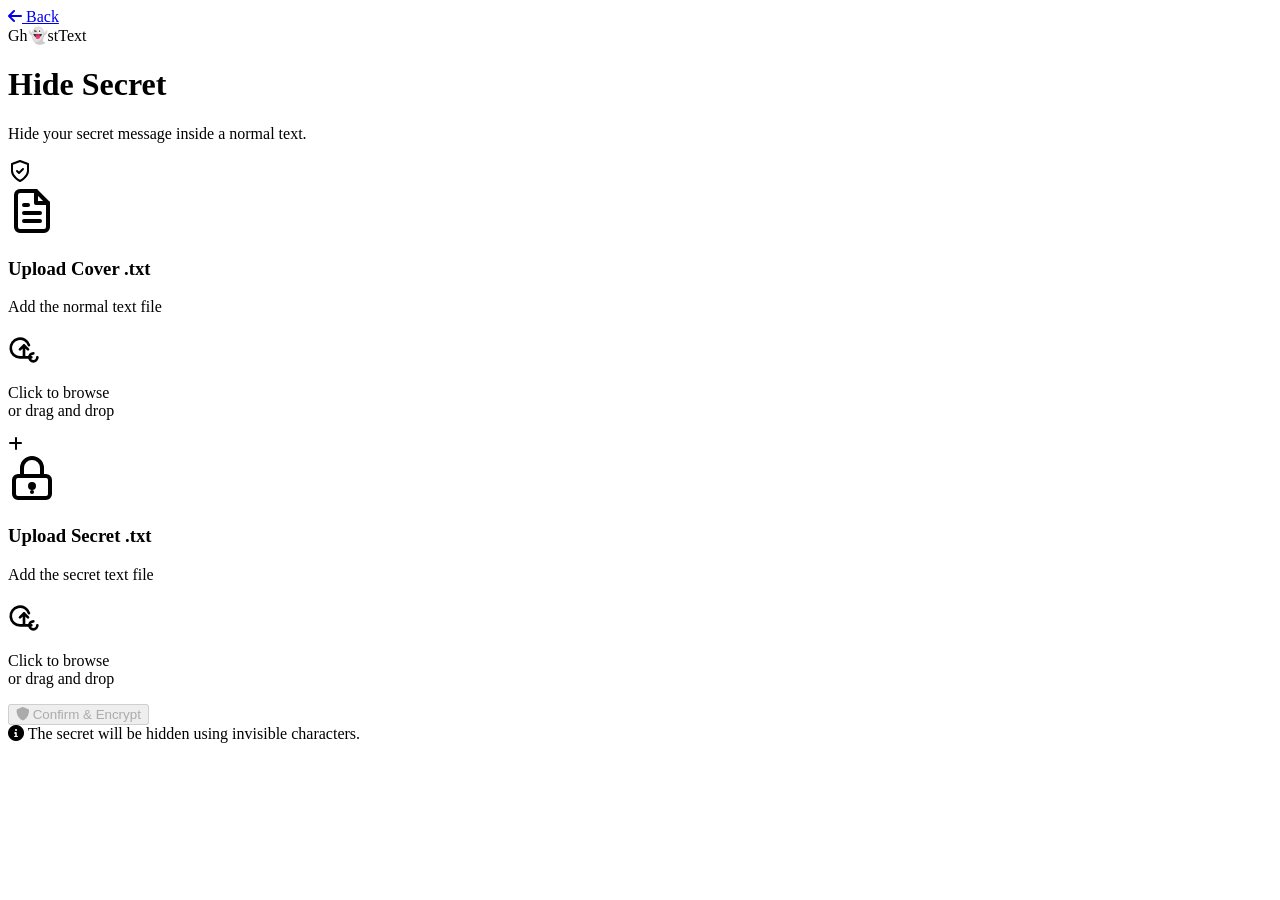
==== templates/hide-secret.html @ 7379b222 "(hide-secret)page" ====
<!DOCTYPE html>
<html lang="en">

<head>
    <meta charset="UTF-8">
    <meta name="viewport" content="width=device-width, initial-scale=1.0">
    <title>GhostText - Hide Secret</title>
    <link rel="stylesheet" href="https://cdnjs.cloudflare.com/ajax/libs/font-awesome/6.0.0-beta3/css/all.min.css">

    <link rel="stylesheet" href="../static/css/hide-secret.css">
</head>

<body class="fade-in-page">

    <a href="index.html" class="back-button" id="back-btn">
        <i class="fas fa-arrow-left"></i>
        Back
    </a>

    <div class="app-container">
        <header class="header">
            <div class="logo">
                Gh<span class="ghost-logo">👻</span>st<span>Text</span>
            </div>
            <h1 class="main-title">Hide <span>Secret</span></h1>
            <p class="subtitle">Hide your secret message inside a normal text.</p>
        </header>

        <div class="separator-container">
            <svg class="shield-icon" width="24" height="24" viewBox="0 0 24 24" xmlns="http://www.w3.org/2000/svg"
                fill="none" stroke="currentColor" stroke-width="2" stroke-linecap="round" stroke-linejoin="round">
                <path d="M12 22s8-4 8-10V5l-8-3-8 3v7c0 6 8 10 8 10Z" />
                <path d="m9 12 2 2 4-4" />
            </svg>
        </div>

        <main class="upload-section">
            <div class="upload-card">
                <svg class="card-icon" width="48" height="48" viewBox="0 0 24 24" xmlns="http://www.w3.org/2000/svg"
                    fill="none" stroke="currentColor" stroke-width="2" stroke-linecap="round" stroke-linejoin="round">
                    <path d="M14 2H6a2 2 0 0 0-2 2v16a2 2 0 0 0 2 2h12a2 2 0 0 0 2-2V8z" />
                    <polyline points="14 2 14 8 20 8" />
                    <line x1="16" y1="13" x2="8" y2="13" />
                    <line x1="16" y1="17" x2="8" y2="17" />
                    <polyline points="10 9 9 9 8 9" />
                </svg>

                <h3 class="card-title">Upload <span>Cover</span> .txt</h3>
                <p class="card-subtitle">Add the normal text file</p>

                <div class="browse-area">
                    <svg class="upload-browse-icon upload-zone-icon" width="32" height="32" viewBox="0 0 24 24"
                        xmlns="http://www.w3.org/2000/svg" fill="none" stroke="currentColor" stroke-width="2"
                        stroke-linecap="round" stroke-linejoin="round">
                        <path d="M17.5 19H9a7 7 0 1 1 6.71-9.12M12 10v9m0-9L9 13m3-3 3 3" />
                        <path d="M22 19a3 3 0 0 1-3 3 3 3 0 0 1-3-3 3 3 0 0 1 3-3" />
                    </svg>

                    <p class="browse-text">
                        Click to browse<br>or <span>drag and drop</span>
                    </p>

                    <input type="file" id="coverFile" accept=".txt" hidden>
                </div>
            </div>
            <div class="plus-separator">
                <i class="fas fa-plus"></i>
            </div>

            <div class="upload-card">
                <svg class="card-icon" width="48" height="48" viewBox="0 0 24 24" xmlns="http://www.w3.org/2000/svg"
                    fill="none" stroke="currentColor" stroke-width="2" stroke-linecap="round" stroke-linejoin="round">
                    <rect x="3" y="11" width="18" height="11" rx="2" ry="2" />
                    <path d="M7 11V7a5 5 0 0 1 10 0v4" />
                    <circle cx="12" cy="16" r="1" />
                    <line x1="12" y1="19" x2="12" y2="19" />
                </svg>

                <h3 class="card-title">
                    Upload <span>Secret</span> .txt
                </h3>

                <p class="card-subtitle">
                    Add the secret text file
                </p>

                <div class="browse-area">
                    <svg class="upload-browse-icon upload-zone-icon" width="32" height="32" viewBox="0 0 24 24"
                        xmlns="http://www.w3.org/2000/svg" fill="none" stroke="currentColor" stroke-width="2"
                        stroke-linecap="round" stroke-linejoin="round">
                        <path d="M17.5 19H9a7 7 0 1 1 6.71-9.12M12 10v9m0-9L9 13m3-3 3 3" />
                        <path d="M22 19a3 3 0 0 1-3 3 3 3 0 0 1-3-3 3 3 0 0 1 3-3" />
                    </svg>

                    <p class="browse-text">
                        Click to browse<br>or <span>drag and drop</span>
                    </p>

                    <input type="file" id="secretFile" accept=".txt" hidden>
                </div>
            </div>
        </main>

        <footer class="action-section">
            <button class="main-btn" id="encryptBtn" type="button" disabled>
                <i class="fas fa-shield-alt"></i>
                Confirm & Encrypt
            </button>
        </footer>

        <div class="footer-info">
            <i class="fas fa-info-circle"></i>
            <span>The secret will be hidden using invisible characters.</span>
        </div>
    </div>

    <script src="../static/js/hide-secret.js"></script>
</body>

</html>
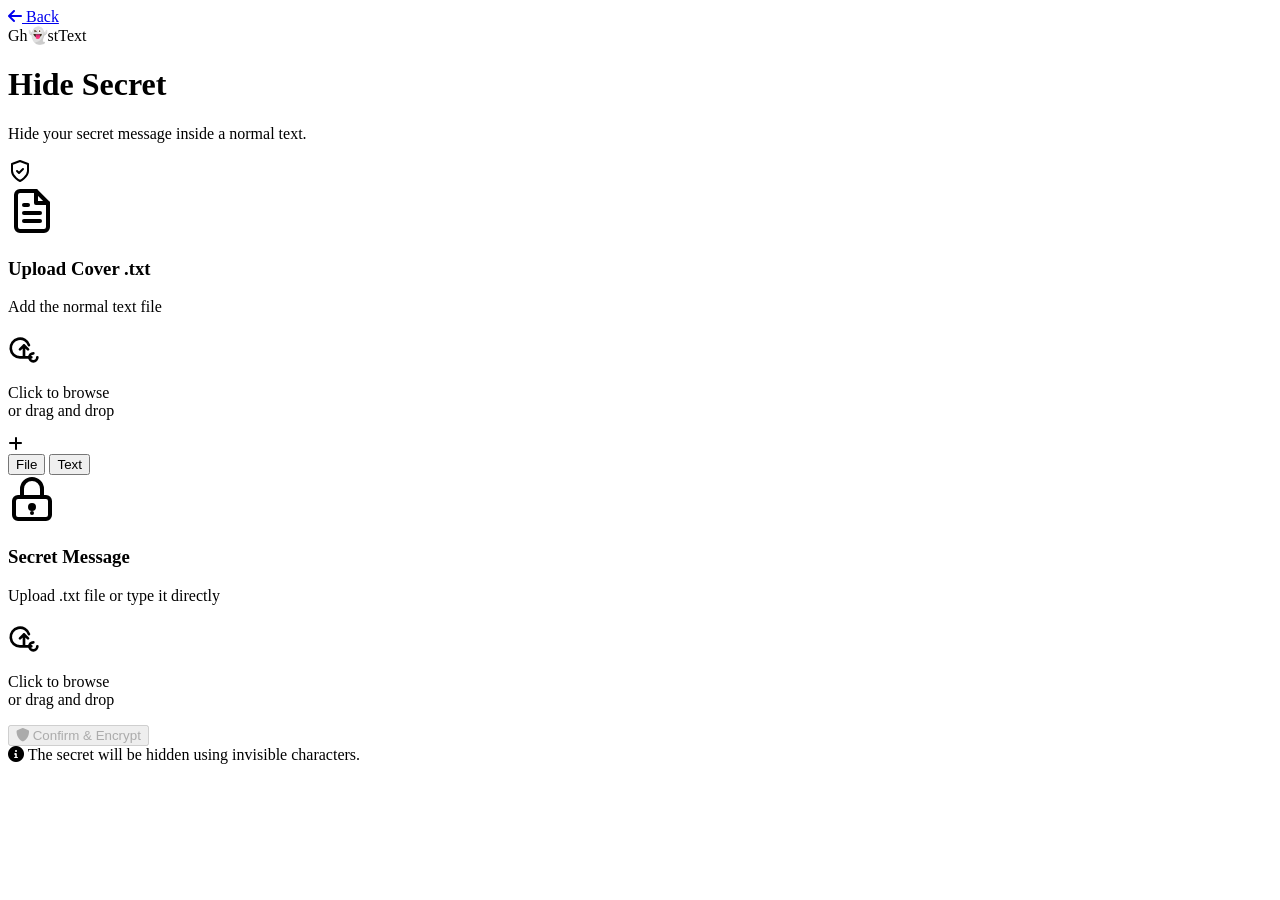
==== commit e21adc1a: "Update hide-secret.html" ====
--- a/templates/hide-secret.html
+++ b/templates/hide-secret.html
@@ -6,15 +6,13 @@
     <meta name="viewport" content="width=device-width, initial-scale=1.0">
     <title>GhostText - Hide Secret</title>
     <link rel="stylesheet" href="https://cdnjs.cloudflare.com/ajax/libs/font-awesome/6.0.0-beta3/css/all.min.css">
-
     <link rel="stylesheet" href="../static/css/hide-secret.css">
 </head>
 
 <body class="fade-in-page">
 
     <a href="index.html" class="back-button" id="back-btn">
-        <i class="fas fa-arrow-left"></i>
-        Back
+        <i class="fas fa-arrow-left"></i> Back
     </a>
 
     <div class="app-container">
@@ -48,26 +46,30 @@
                 <h3 class="card-title">Upload <span>Cover</span> .txt</h3>
                 <p class="card-subtitle">Add the normal text file</p>
 
-                <div class="browse-area">
+                <div class="browse-area" id="cover-file-area">
                     <svg class="upload-browse-icon upload-zone-icon" width="32" height="32" viewBox="0 0 24 24"
                         xmlns="http://www.w3.org/2000/svg" fill="none" stroke="currentColor" stroke-width="2"
                         stroke-linecap="round" stroke-linejoin="round">
                         <path d="M17.5 19H9a7 7 0 1 1 6.71-9.12M12 10v9m0-9L9 13m3-3 3 3" />
                         <path d="M22 19a3 3 0 0 1-3 3 3 3 0 0 1-3-3 3 3 0 0 1 3-3" />
                     </svg>
-
                     <p class="browse-text">
                         Click to browse<br>or <span>drag and drop</span>
                     </p>
-
                     <input type="file" id="coverFile" accept=".txt" hidden>
                 </div>
             </div>
+
             <div class="plus-separator">
                 <i class="fas fa-plus"></i>
             </div>
 
-            <div class="upload-card">
+            <div class="upload-card" id="secret-card">
+                <div class="card-tabs">
+                    <button class="tab-btn active" data-target="file-upload">File</button>
+                    <button class="tab-btn" data-target="text-input">Text</button>
+                </div>
+
                 <svg class="card-icon" width="48" height="48" viewBox="0 0 24 24" xmlns="http://www.w3.org/2000/svg"
                     fill="none" stroke="currentColor" stroke-width="2" stroke-linecap="round" stroke-linejoin="round">
                     <rect x="3" y="11" width="18" height="11" rx="2" ry="2" />
@@ -76,35 +78,31 @@
                     <line x1="12" y1="19" x2="12" y2="19" />
                 </svg>
 
-                <h3 class="card-title">
-                    Upload <span>Secret</span> .txt
-                </h3>
+                <h3 class="card-title">Secret <span>Message</span></h3>
+                <p class="card-subtitle" id="secret-subtitle">Upload .txt file or type it directly</p>
 
-                <p class="card-subtitle">
-                    Add the secret text file
-                </p>
-
-                <div class="browse-area">
+                <div class="browse-area" id="secret-file-area">
                     <svg class="upload-browse-icon upload-zone-icon" width="32" height="32" viewBox="0 0 24 24"
                         xmlns="http://www.w3.org/2000/svg" fill="none" stroke="currentColor" stroke-width="2"
                         stroke-linecap="round" stroke-linejoin="round">
                         <path d="M17.5 19H9a7 7 0 1 1 6.71-9.12M12 10v9m0-9L9 13m3-3 3 3" />
                         <path d="M22 19a3 3 0 0 1-3 3 3 3 0 0 1-3-3 3 3 0 0 1 3-3" />
                     </svg>
-
                     <p class="browse-text">
                         Click to browse<br>or <span>drag and drop</span>
                     </p>
+                    <input type="file" id="secretFile" accept=".txt" hidden>
+                </div>
 
-                    <input type="file" id="secretFile" accept=".txt" hidden>
+                <div class="text-input-area" id="secret-text-area" style="display: none;">
+                    <textarea id="secretText" placeholder="Type your secret message here..."></textarea>
                 </div>
             </div>
         </main>
 
         <footer class="action-section">
             <button class="main-btn" id="encryptBtn" type="button" disabled>
-                <i class="fas fa-shield-alt"></i>
-                Confirm & Encrypt
+                <i class="fas fa-shield-alt"></i> Confirm & Encrypt
             </button>
         </footer>
 
@@ -114,7 +112,7 @@
         </div>
     </div>
 
-    <script src="../static/js/hide-secret.js"></script>
+    <script src="../static/js/index.js"></script>
 </body>
 
 </html>
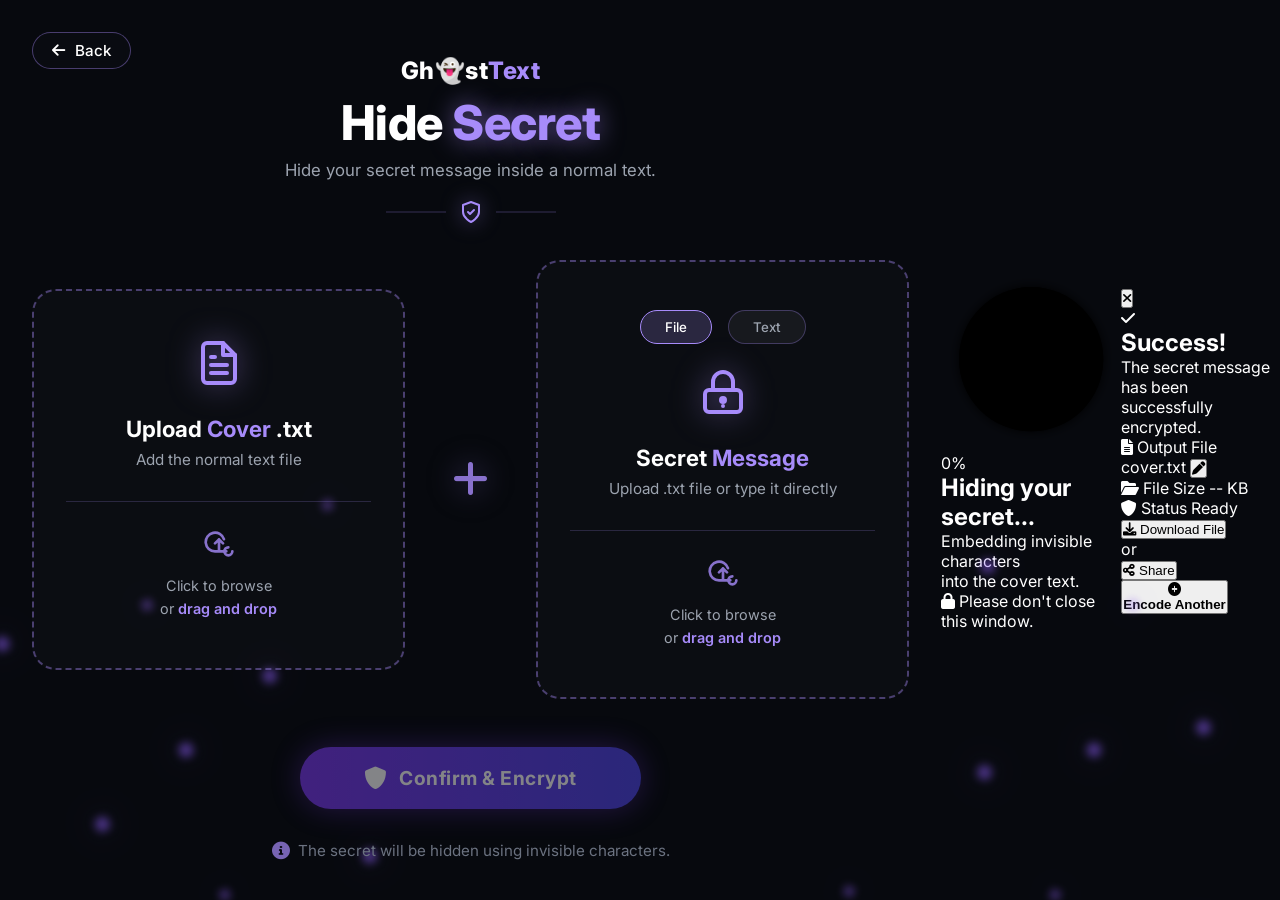
==== commit 6bfbbb15: "Add loading and success UI" ====
--- a/templates/hide-secret.html
+++ b/templates/hide-secret.html
@@ -110,9 +110,105 @@
             <i class="fas fa-info-circle"></i>
             <span>The secret will be hidden using invisible characters.</span>
         </div>
+    </div><div id="loadingOverlay" class="loading-overlay">
+        <div class="loading-modal">
+            
+            <div class="progress-circle-wrap">
+                <svg class="progress-svg" viewBox="0 0 100 100">
+                    <defs>
+                        <linearGradient id="purpleGlow" x1="0%" y1="0%" x2="100%" y2="0%">
+                            <stop offset="0%" stop-color="#8b5cf6" />
+                            <stop offset="100%" stop-color="#c084fc" />
+                        </linearGradient>
+                        <filter id="glow">
+                            <feGaussianBlur stdDeviation="3" result="coloredBlur"/>
+                            <feMerge>
+                                <feMergeNode in="coloredBlur"/>
+                                <feMergeNode in="SourceGraphic"/>
+                            </feMerge>
+                        </filter>
+                    </defs>
+                    
+                    <circle class="circle-track" cx="50" cy="50" r="40" pathLength="100"></circle>
+                    <circle id="circleFill" class="circle-fill" cx="50" cy="50" r="40" pathLength="100" filter="url(#glow)"></circle>
+                </svg>
+                <div class="progress-text"><span id="progressTextVal">0</span>%</div>
+                
+                <div class="sparkle s1"></div>
+                <div class="sparkle s2"></div>
+                <div class="sparkle s3"></div>
+                <div class="sparkle s4"></div>
+            </div>
+
+            <h2 class="loading-title">Hiding your secret...</h2>
+            <p class="loading-desc">Embedding invisible characters<br>into the cover text.</p>
+
+            <div class="linear-progress-wrap">
+                <div id="linearFill" class="linear-progress-fill"></div>
+            </div>
+
+            <div class="loading-warning">
+                <i class="fas fa-lock"></i> Please don't close this window.
+            </div>
+        </div>
     </div>
 
+    <div id="successOverlay" class="success-overlay">
+        <div class="success-modal">
+            <button id="closeSuccessBtn" class="close-modal-btn"><i class="fas fa-times"></i></button>
+
+            <div class="success-icon-wrap">
+                <div class="success-circle">
+                    <i class="fas fa-check"></i>
+                </div>
+                <div class="sp-particle p1"></div>
+                <div class="sp-particle p2"></div>
+                <div class="sp-particle p3"></div>
+                <div class="sp-particle p4"></div>
+            </div>
+
+            <h2 class="success-title">Success!</h2>
+            <p class="success-desc">The secret message has been<br>successfully <span class="text-purple">encrypted</span>.</p>
+
+            <div class="details-box">
+                <div class="detail-row">
+                    <span class="detail-label"><i class="fas fa-file-alt"></i> Output File</span>
+                    <div class="name-edit-group">
+                        <span id="outFileName" class="detail-value">cover.txt</span>
+                        <button id="renameBtn" class="edit-name-btn" title="Rename"><i class="fas fa-pen"></i></button>
+                    </div>
+                </div>
+                <div class="detail-row">
+                    <span class="detail-label"><i class="fas fa-folder-open"></i> File Size</span>
+                    <span id="outFileSz" class="detail-value">-- KB</span>
+                </div>
+                <div class="detail-row">
+                    <span class="detail-label"><i class="fas fa-shield-alt"></i> Status</span>
+                    <span class="detail-value status-ready">Ready</span>
+                </div>
+            </div>
+
+            <button id="downloadFinalBtn" class="primary-download-btn">
+                <i class="fas fa-download"></i> Download File
+            </button>
+
+            <div class="or-divider"><span>or</span></div>
+
+            <div class="secondary-actions">
+                <button class="secondary-btn"><i class="fas fa-share-alt"></i> Share</button>
+                <button id="downloadAgainBtn" class="secondary-btn" style="display: none;"><i class="fas fa-redo"></i> Download Again</button>
+            </div>
+
+            <button id="encodeAnotherBtn" class="encode-another-btn">
+                <i class="fas fa-plus-circle"></i>
+                <div class="btn-text-group">
+                    <strong>Encode Another</strong>
+                </div>
+            </button>
+        </div>
+    </div>
+    
+    <script src="../static/js/hide-engine.js"></script>
     <script src="../static/js/index.js"></script>
 </body>
-
 </html>
--- a/static/css/hide-secret.css
+++ b/static/css/hide-secret.css
@@ -0,0 +1,486 @@
+@import url('https://fonts.googleapis.com/css2?family=Inter:wght@400;500;600;700;800&display=swap');
+
+* {
+    box-sizing: border-box;
+    margin: 0;
+    padding: 0;
+}
+
+body {
+    background-color: #07090e;
+    color: #fff;
+    font-family: 'Inter', sans-serif;
+    display: flex;
+    justify-content: center;
+    align-items: center;
+    min-height: 100vh;
+    overflow-x: hidden;
+    position: relative;
+}
+
+.fade-in-page {
+    animation: fadeIn 0.5s ease-in-out forwards;
+}
+
+.fade-out-page {
+    animation: fadeOut 0.5s ease-in-out forwards;
+}
+
+@keyframes fadeIn {
+    from {
+        opacity: 0;
+    }
+
+    to {
+        opacity: 1;
+    }
+}
+
+@keyframes fadeOut {
+    from {
+        opacity: 1;
+    }
+
+    to {
+        opacity: 0;
+    }
+}
+
+body::before,
+body::after {
+    content: '';
+    position: fixed;
+    bottom: -100px;
+    width: 500px;
+    height: 500px;
+    background-image: url('data:image/svg+xml;utf8,<svg width="100" height="100" viewBox="0 0 100 100" xmlns="http://www.w3.org/2000/svg"><circle cx="20" cy="20" r="1.5" fill="%238b5cf6"/><circle cx="50" cy="50" r="1.5" fill="%238b5cf6"/><circle cx="80" cy="80" r="1.5" fill="%238b5cf6"/><circle cx="30" cy="60" r="1.5" fill="%238b5cf6"/><circle cx="70" cy="40" r="1.5" fill="%238b5cf6"/><circle cx="10" cy="90" r="1" fill="%238b5cf6"/><circle cx="90" cy="10" r="1" fill="%238b5cf6"/><circle cx="50" cy="20" r="1" fill="%238b5cf6"/><circle cx="50" cy="80" r="1" fill="%238b5cf6"/></svg>');
+    background-repeat: no-repeat;
+    background-size: cover;
+    filter: blur(4px) drop-shadow(0 0 20px rgba(139, 92, 246, 0.4));
+    z-index: 0;
+    opacity: 0.5;
+    pointer-events: none;
+}
+
+body::before {
+    left: -5%;
+    transform: rotate(-15deg);
+}
+
+body::after {
+    right: -5%;
+    transform: rotate(15deg);
+}
+
+.app-container {
+    width: 100%;
+    max-width: 1000px;
+    padding: 2rem;
+    z-index: 1;
+    position: relative;
+}
+
+.back-button {
+    position: absolute;
+    top: 2rem;
+    left: 2rem;
+    display: flex;
+    align-items: center;
+    gap: 0.6rem;
+    padding: 0.5rem 1.2rem;
+    border: 1px solid rgba(167, 139, 250, 0.4);
+    border-radius: 50px;
+    color: #fff;
+    text-decoration: none;
+    font-size: 0.95rem;
+    font-weight: 500;
+    cursor: pointer;
+    transition: all 0.3s ease;
+    z-index: 2;
+    background: rgba(12, 15, 20, 0.5);
+    backdrop-filter: blur(5px);
+}
+
+.back-button:hover {
+    background-color: rgba(167, 139, 250, 0.15);
+    box-shadow: 0 0 15px rgba(167, 139, 250, 0.4);
+    border-color: #a78bfa;
+    transform: translateX(-3px);
+}
+
+.header {
+    text-align: center;
+    margin-bottom: 2rem;
+    margin-top: 1rem;
+}
+
+.logo {
+    display: flex;
+    align-items: center;
+    justify-content: center;
+    font-size: 1.5rem;
+    font-weight: 800;
+    margin-bottom: 0.5rem;
+    letter-spacing: 0.5px;
+}
+
+.logo img {
+    transition: transform 0.3s ease;
+}
+
+.logo:hover img {
+    transform: scale(1.1) rotate(5deg);
+}
+
+.logo span {
+    color: #a78bfa;
+}
+
+.main-title {
+    font-size: 3rem;
+    font-weight: 800;
+    margin-bottom: 0.5rem;
+    letter-spacing: -0.5px;
+}
+
+.main-title span {
+    color: #a78bfa;
+    text-shadow: 0 0 25px rgba(167, 139, 250, 0.6);
+}
+
+.subtitle {
+    color: #9ca3af;
+    font-size: 1.05rem;
+    margin: 0 auto;
+}
+
+.separator-container {
+    position: relative;
+    display: flex;
+    justify-content: center;
+    align-items: center;
+    margin-bottom: 3rem;
+    z-index: 1;
+}
+
+.shield-icon {
+    color: #a78bfa;
+    font-size: 1.5rem;
+    filter: drop-shadow(0 0 10px rgba(167, 139, 250, 0.7));
+    position: absolute;
+    top: -12px;
+}
+
+.separator-container::before,
+.separator-container::after {
+    content: '';
+    position: absolute;
+    width: 60px;
+    height: 1px;
+    background-color: #a78bfa;
+    top: 50%;
+    transform: translateY(-50%);
+    opacity: 0.3;
+}
+
+.separator-container::before {
+    left: calc(50% - 85px);
+}
+
+.separator-container::after {
+    right: calc(50% - 85px);
+}
+
+.upload-section {
+    display: grid;
+    grid-template-columns: 1fr auto 1fr;
+    gap: 2rem;
+    align-items: center;
+    margin-bottom: 3rem;
+}
+
+.upload-card {
+    background-color: rgba(255, 255, 255, 0.02);
+    border: 2px dashed rgba(167, 139, 250, 0.4);
+    border-radius: 1.5rem;
+    padding: 3rem 2rem;
+    text-align: center;
+    transition: all 0.3s cubic-bezier(0.4, 0, 0.2, 1);
+    cursor: pointer;
+    position: relative;
+    user-select: none;
+}
+
+.upload-card:hover {
+    border-color: #a78bfa;
+    box-shadow: 0 0 30px rgba(167, 139, 250, 0.2);
+    background-color: rgba(167, 139, 250, 0.05);
+    transform: translateY(-5px);
+}
+
+.card-icon {
+    color: #a78bfa;
+    margin-bottom: 1.5rem;
+    filter: drop-shadow(0 0 15px rgba(167, 139, 250, 0.6));
+}
+
+.card-title {
+    font-size: 1.4rem;
+    font-weight: 700;
+    margin-bottom: 0.5rem;
+}
+
+.card-title span {
+    color: #a78bfa;
+}
+
+.card-subtitle {
+    color: #9ca3af;
+    font-size: 0.95rem;
+    margin-bottom: 2rem;
+}
+
+.browse-area {
+    display: flex;
+    flex-direction: column;
+    align-items: center;
+    gap: 1rem;
+    border-top: 1px solid rgba(167, 139, 250, 0.2);
+    padding-top: 1.5rem;
+}
+
+.upload-browse-icon {
+    color: #a78bfa;
+    opacity: 0.8;
+}
+
+.browse-text {
+    color: #9ca3af;
+    font-size: 0.9rem;
+    line-height: 1.6;
+}
+
+.browse-text span {
+    color: #a78bfa;
+    font-weight: 600;
+}
+
+.plus-separator {
+    font-size: 2.5rem;
+    color: rgba(167, 139, 250, 0.8);
+    filter: drop-shadow(0 0 15px rgba(167, 139, 250, 0.5));
+    padding: 0 1rem;
+}
+
+.action-section {
+    display: flex;
+    justify-content: center;
+    margin-bottom: 2rem;
+}
+
+.main-btn {
+    background: linear-gradient(90deg, #7c3aed 0%, #4f46e5 100%);
+    color: #fff;
+    border: none;
+    padding: 1.2rem 4rem;
+    border-radius: 50px;
+    font-size: 1.2rem;
+    font-weight: 700;
+    letter-spacing: 0.5px;
+    font-family: inherit;
+    cursor: pointer;
+    display: flex;
+    align-items: center;
+    gap: 0.8rem;
+    box-shadow: 0 0 30px rgba(124, 58, 237, 0.5);
+    transition: all 0.3s ease;
+}
+
+.main-btn:hover {
+    transform: scale(1.05);
+    box-shadow: 0 0 45px rgba(124, 58, 237, 0.8);
+    background: linear-gradient(90deg, #8b5cf6 0%, #6366f1 100%);
+}
+
+.main-btn i {
+    font-size: 1.4rem;
+}
+
+.footer-info {
+    display: flex;
+    align-items: center;
+    justify-content: center;
+    gap: 0.5rem;
+    color: #6b7280;
+    font-size: 0.95rem;
+    text-align: center;
+}
+
+.footer-info i {
+    font-size: 1.1rem;
+    color: rgba(167, 139, 250, 0.7);
+}
+
+@media (max-width: 850px) {
+    .upload-section {
+        grid-template-columns: 1fr;
+        gap: 1.5rem;
+    }
+
+    .plus-separator {
+        transform: rotate(90deg);
+        margin: -1rem 0;
+    }
+
+    .main-title {
+        font-size: 2.2rem;
+    }
+
+    .back-button {
+        top: 1rem;
+        left: 1rem;
+        padding: 0.4rem 1rem;
+        font-size: 0.85rem;
+    }
+
+    .app-container {
+        padding: 1.5rem;
+        padding-top: 4rem;
+    }
+}
+
+.file-uploaded-container {
+    display: flex;
+    flex-direction: column;
+    width: 100%;
+    gap: 1rem;
+    animation: fadeIn 0.3s ease-in-out;
+}
+
+.file-info-box {
+    display: flex;
+    align-items: center;
+    background-color: #0b0d14;
+    border: 1px solid rgba(167, 139, 250, 0.2);
+    border-radius: 12px;
+    padding: 1rem 1.2rem;
+    gap: 1rem;
+    text-align: left;
+}
+
+.file-info-icon {
+    font-size: 2rem;
+    color: #a78bfa;
+    opacity: 0.9;
+}
+
+.file-details {
+    flex-grow: 1;
+    display: flex;
+    flex-direction: column;
+    gap: 0.2rem;
+}
+
+.file-name {
+    color: #fff;
+    font-weight: 600;
+    font-size: 0.95rem;
+    white-space: nowrap;
+    overflow: hidden;
+    text-overflow: ellipsis;
+    max-width: 120px;
+}
+
+.file-size {
+    color: #9ca3af;
+    font-size: 0.8rem;
+}
+
+.file-check {
+    color: #10b981;
+    font-size: 1.2rem;
+    filter: drop-shadow(0 0 5px rgba(16, 185, 129, 0.4));
+}
+
+.change-file-text {
+    color: #a78bfa;
+    font-size: 0.95rem;
+    font-weight: 500;
+    cursor: pointer;
+    transition: color 0.3s ease;
+}
+
+.change-file-text:hover {
+    color: #c4b5fd;
+    text-decoration: underline;
+}
+
+.card-tabs {
+    display: flex;
+    justify-content: center;
+    gap: 1rem;
+    margin-bottom: 1.5rem;
+}
+
+.tab-btn {
+    background: rgba(255, 255, 255, 0.05);
+    border: 1px solid rgba(167, 139, 250, 0.3);
+    color: #9ca3af;
+    padding: 0.5rem 1.5rem;
+    border-radius: 20px;
+    cursor: pointer;
+    font-family: inherit;
+    font-weight: 500;
+    transition: all 0.3s ease;
+}
+
+.tab-btn.active {
+    background: rgba(167, 139, 250, 0.2);
+    color: #fff;
+    border-color: #a78bfa;
+}
+
+.text-input-area {
+    width: 100%;
+    margin-top: 1rem;
+    animation: fadeIn 0.3s ease-in-out;
+}
+
+.text-input-area textarea {
+    width: 100%;
+    height: 120px;
+    background: rgba(11, 13, 20, 0.8);
+    border: 1px dashed rgba(167, 139, 250, 0.4);
+    border-radius: 12px;
+    padding: 1rem;
+    color: #fff;
+    font-family: inherit;
+    font-size: 0.95rem;
+    resize: none;
+    outline: none;
+    transition: all 0.3s ease;
+}
+
+.text-input-area textarea:focus {
+    border-color: #a78bfa;
+    box-shadow: 0 0 15px rgba(167, 139, 250, 0.2);
+    background: rgba(167, 139, 250, 0.05);
+}
+.pulse-glow-anim {
+    animation: smoothPulseGlow 2s cubic-bezier(0.4, 0, 0.2, 1);
+}
+
+@keyframes smoothPulseGlow {
+    0% {
+        transform: scale(1);
+        box-shadow: 0 0 30px rgba(124, 58, 237, 0.5);
+    }
+    50% {
+        transform: scale(1.06);
+        box-shadow: 0 0 40px rgba(167, 139, 250, 1), 0 0 20px rgba(255, 255, 255, 0.5);
+    }
+    100% {
+        transform: scale(1);
+        box-shadow: 0 0 30px rgba(124, 58, 237, 0.5);
+    }
+}
